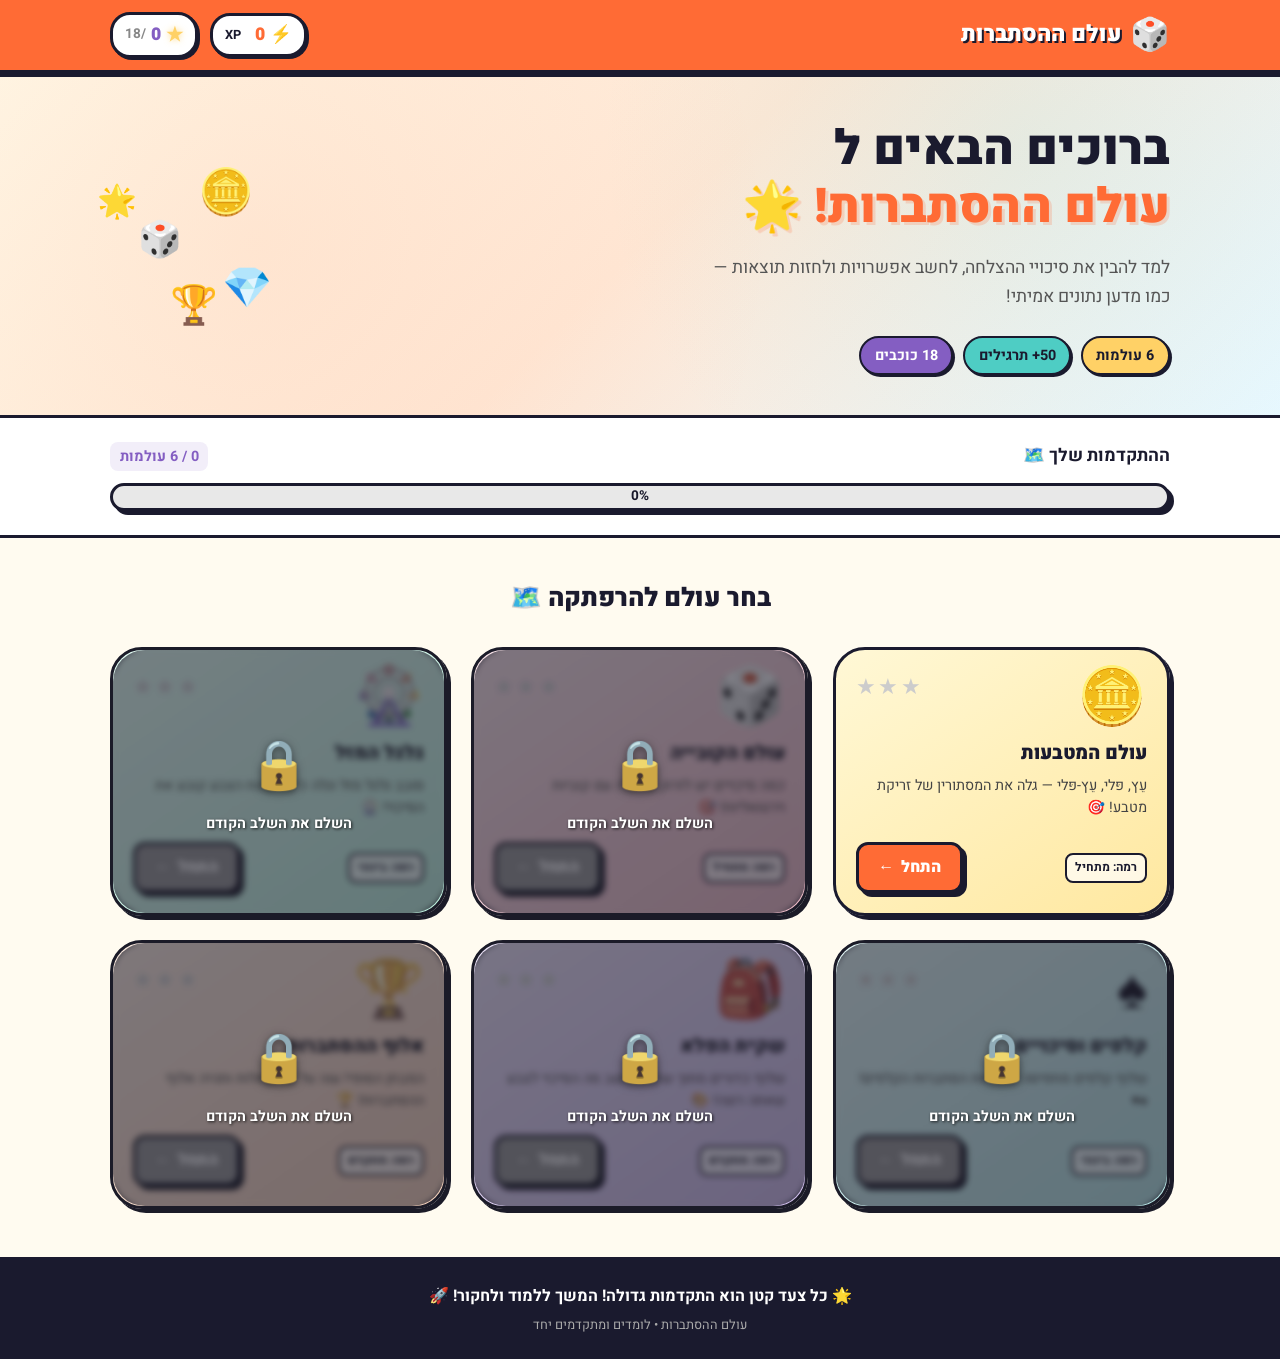
==== index.html @ 2f3753e8 "Initial commit: Interactive probability education website for kids" ====
<!DOCTYPE html>
<html dir="rtl" lang="he">
<head>
  <meta charset="UTF-8" />
  <meta name="viewport" content="width=device-width, initial-scale=1.0" />
  <meta name="description" content="עולם ההסתברות - אתר לימודי אינטראקטיבי להסתברות לילדים בגילאי 10-12" />
  <title>עולם ההסתברות</title>

  <!-- SVG Favicon -->
  <link rel="icon" type="image/svg+xml" href="data:image/svg+xml,<svg xmlns='http://www.w3.org/2000/svg' viewBox='0 0 100 100'><rect width='100' height='100' rx='20' fill='%23FF6B35'/><text y='.9em' font-size='80' x='10'>🎲</text></svg>" />

  <!-- Google Fonts: Heebo -->
  <link rel="preconnect" href="https://fonts.googleapis.com" />
  <link rel="preconnect" href="https://fonts.gstatic.com" crossorigin />
  <link href="https://fonts.googleapis.com/css2?family=Heebo:wght@400;700;900&display=swap" rel="stylesheet" />

  <!-- Stylesheets -->
  <link rel="stylesheet" href="css/style.css" />
  <link rel="stylesheet" href="css/animations.css" />
</head>
<body>

  <!-- HEADER -->
  <header class="site-header">
    <div class="header-inner">
      <div class="site-logo">
        <span class="logo-icon">🎲</span>
        <span class="logo-text">עולם ההסתברות</span>
      </div>
      <div class="header-stats">
        <div class="xp-display" id="xp-display">
          <span class="xp-icon">⚡</span>
          <span class="xp-value" id="xp-value">0</span>
          <span class="xp-label">XP</span>
        </div>
        <div class="stars-total" id="stars-total">
          <span class="star filled">★</span>
          <span class="stars-count" id="stars-count">0</span>
          <span class="stars-max">/18</span>
        </div>
      </div>
    </div>
  </header>

  <!-- HERO SECTION -->
  <section class="hero">
    <div class="hero-inner">
      <div class="hero-text">
        <h1 class="hero-title">
          <span class="title-line-1">ברוכים הבאים ל</span>
          <span class="title-line-2">עולם ההסתברות! 🌟</span>
        </h1>
        <p class="hero-subtitle">
          למד להבין את סיכויי ההצלחה, לחשב אפשרויות ולחזות תוצאות —
          כמו מדען נתונים אמיתי!
        </p>
        <div class="hero-badges">
          <span class="badge badge-orange">6 עולמות</span>
          <span class="badge badge-teal">50+ תרגילים</span>
          <span class="badge badge-purple">18 כוכבים</span>
        </div>
      </div>
      <div class="hero-visual" aria-hidden="true">
        <div class="floating-emoji float-1">🪙</div>
        <div class="floating-emoji float-2">🎲</div>
        <div class="floating-emoji float-3">💎</div>
        <div class="floating-emoji float-4">🌟</div>
        <div class="floating-emoji float-5">🏆</div>
      </div>
    </div>
  </section>

  <!-- OVERALL PROGRESS -->
  <section class="overall-progress" aria-label="התקדמות כללית">
    <div class="container">
      <div class="progress-header">
        <h2 class="progress-title">ההתקדמות שלך 🗺️</h2>
        <span class="progress-fraction" id="progress-fraction">0 / 6 עולמות</span>
      </div>
      <div class="progress-bar-track" role="progressbar" aria-valuenow="0" aria-valuemin="0" aria-valuemax="6" id="progress-bar-track">
        <div class="progress-bar-fill" id="progress-bar-fill" style="width: 0%"></div>
        <div class="progress-bar-label" id="progress-bar-label">0%</div>
      </div>
    </div>
  </section>

  <!-- MODULE CARDS GRID -->
  <main class="modules-section">
    <div class="container">
      <h2 class="section-title">בחר עולם להרפתקה 🗺️</h2>
      <div class="modules-grid" id="modules-grid">

        <!-- Module 1: Coins -->
        <article class="module-card world-1" data-module="01-coins" data-unlock-order="0">
          <div class="card-lock-overlay" id="lock-01-coins" aria-hidden="true">
            <span class="lock-icon">🔒</span>
            <span class="lock-text">השלם את השלב הקודם</span>
          </div>
          <div class="card-top">
            <span class="module-emoji">🪙</span>
            <div class="module-stars" id="stars-01-coins" aria-label="0 מתוך 3 כוכבים">
              <span class="star" data-filled="false">★</span>
              <span class="star" data-filled="false">★</span>
              <span class="star" data-filled="false">★</span>
            </div>
          </div>
          <div class="card-body">
            <h3 class="module-title">עולם המטבעות</h3>
            <p class="module-desc">עֵץ, פּלי, עֵץ-פּלי — גלה את המסתורין של זריקת מטבע! 🎯</p>
          </div>
          <div class="card-footer">
            <div class="module-tag">רמה: מתחיל</div>
            <a href="modules/01-coins.html" class="btn btn-start" id="btn-01-coins">
              <span>התחל</span>
              <span class="btn-arrow">←</span>
            </a>
          </div>
        </article>

        <!-- Module 2: Dice -->
        <article class="module-card world-2" data-module="02-dice" data-unlock-order="1">
          <div class="card-lock-overlay" id="lock-02-dice" aria-hidden="true">
            <span class="lock-icon">🔒</span>
            <span class="lock-text">השלם את השלב הקודם</span>
          </div>
          <div class="card-top">
            <span class="module-emoji">🎲</span>
            <div class="module-stars" id="stars-02-dice" aria-label="0 מתוך 3 כוכבים">
              <span class="star" data-filled="false">★</span>
              <span class="star" data-filled="false">★</span>
              <span class="star" data-filled="false">★</span>
            </div>
          </div>
          <div class="card-body">
            <h3 class="module-title">עולם הקובייה</h3>
            <p class="module-desc">כמה סיכויים יש לזרוק 6? גלה עם קוביות וירטואליות! 🎯</p>
          </div>
          <div class="card-footer">
            <div class="module-tag">רמה: מתחיל</div>
            <a href="modules/02-dice.html" class="btn btn-start" id="btn-02-dice">
              <span>התחל</span>
              <span class="btn-arrow">←</span>
            </a>
          </div>
        </article>

        <!-- Module 3: Spinners -->
        <article class="module-card world-3" data-module="03-spinners" data-unlock-order="2">
          <div class="card-lock-overlay" id="lock-03-spinners" aria-hidden="true">
            <span class="lock-icon">🔒</span>
            <span class="lock-text">השלם את השלב הקודם</span>
          </div>
          <div class="card-top">
            <span class="module-emoji">🎡</span>
            <div class="module-stars" id="stars-03-spinners" aria-label="0 מתוך 3 כוכבים">
              <span class="star" data-filled="false">★</span>
              <span class="star" data-filled="false">★</span>
              <span class="star" data-filled="false">★</span>
            </div>
          </div>
          <div class="card-body">
            <h3 class="module-title">גלגל המזל</h3>
            <p class="module-desc">סובב גלגל מזל וגלה כיצד שטח הצבע קובע את הסיכוי! 🎡</p>
          </div>
          <div class="card-footer">
            <div class="module-tag">רמה: בינוני</div>
            <a href="modules/03-spinners.html" class="btn btn-start" id="btn-03-spinners">
              <span>התחל</span>
              <span class="btn-arrow">←</span>
            </a>
          </div>
        </article>

        <!-- Module 4: Cards -->
        <article class="module-card world-4" data-module="04-cards" data-unlock-order="3">
          <div class="card-lock-overlay" id="lock-04-cards" aria-hidden="true">
            <span class="lock-icon">🔒</span>
            <span class="lock-text">השלם את השלב הקודם</span>
          </div>
          <div class="card-top">
            <span class="module-emoji">♠️</span>
            <div class="module-stars" id="stars-04-cards" aria-label="0 מתוך 3 כוכבים">
              <span class="star" data-filled="false">★</span>
              <span class="star" data-filled="false">★</span>
              <span class="star" data-filled="false">★</span>
            </div>
          </div>
          <div class="card-body">
            <h3 class="module-title">קלפים וסיכויים</h3>
            <p class="module-desc">שלוף קלפים מחפיסה וגלה את הסתברות הקלפים! ♠️♥️</p>
          </div>
          <div class="card-footer">
            <div class="module-tag">רמה: בינוני</div>
            <a href="modules/04-cards.html" class="btn btn-start" id="btn-04-cards">
              <span>התחל</span>
              <span class="btn-arrow">←</span>
            </a>
          </div>
        </article>

        <!-- Module 5: Bag -->
        <article class="module-card world-5" data-module="05-bag" data-unlock-order="4">
          <div class="card-lock-overlay" id="lock-05-bag" aria-hidden="true">
            <span class="lock-icon">🔒</span>
            <span class="lock-text">השלם את השלב הקודם</span>
          </div>
          <div class="card-top">
            <span class="module-emoji">🎒</span>
            <div class="module-stars" id="stars-05-bag" aria-label="0 מתוך 3 כוכבים">
              <span class="star" data-filled="false">★</span>
              <span class="star" data-filled="false">★</span>
              <span class="star" data-filled="false">★</span>
            </div>
          </div>
          <div class="card-body">
            <h3 class="module-title">שקית הפלא</h3>
            <p class="module-desc">שלוף כדורים מתוך שקית וחשב מה הסיכוי לצבע שאתה רוצה! 🎨</p>
          </div>
          <div class="card-footer">
            <div class="module-tag">רמה: מתקדם</div>
            <a href="modules/05-bag.html" class="btn btn-start" id="btn-05-bag">
              <span>התחל</span>
              <span class="btn-arrow">←</span>
            </a>
          </div>
        </article>

        <!-- Module 6: Quiz -->
        <article class="module-card world-6" data-module="06-quiz" data-unlock-order="5">
          <div class="card-lock-overlay" id="lock-06-quiz" aria-hidden="true">
            <span class="lock-icon">🔒</span>
            <span class="lock-text">השלם את השלב הקודם</span>
          </div>
          <div class="card-top">
            <span class="module-emoji">🏆</span>
            <div class="module-stars" id="stars-06-quiz" aria-label="0 מתוך 3 כוכבים">
              <span class="star" data-filled="false">★</span>
              <span class="star" data-filled="false">★</span>
              <span class="star" data-filled="false">★</span>
            </div>
          </div>
          <div class="card-body">
            <h3 class="module-title">אלוף ההסתברות</h3>
            <p class="module-desc">המבחן הסופי! ענה על 10 שאלות ותהיה אלוף ההסתברות! 🏆</p>
          </div>
          <div class="card-footer">
            <div class="module-tag">רמה: מתקדם</div>
            <a href="modules/06-quiz.html" class="btn btn-start" id="btn-06-quiz">
              <span>התחל</span>
              <span class="btn-arrow">←</span>
            </a>
          </div>
        </article>

      </div><!-- /.modules-grid -->
    </div><!-- /.container -->
  </main>

  <!-- CELEBRATION OVERLAY -->
  <div class="celebration-overlay" id="celebration-overlay" aria-live="polite" aria-hidden="true">
    <div class="celebration-content">
      <div class="celebration-stars" id="celebration-stars"></div>
      <div class="celebration-text" id="celebration-text">כל הכבוד!</div>
      <button class="btn btn-celebrate" onclick="document.getElementById('celebration-overlay').classList.remove('active'); document.getElementById('celebration-overlay').setAttribute('aria-hidden','true');">
        המשך ←
      </button>
    </div>
    <div class="confetti-container" id="confetti-container"></div>
  </div>

  <!-- FOOTER -->
  <footer class="site-footer">
    <div class="container">
      <p class="footer-text">
        🌟 כל צעד קטן הוא התקדמות גדולה! המשך ללמוד ולחקור! 🚀
      </p>
      <p class="footer-sub">עולם ההסתברות • לומדים ומתקדמים יחד</p>
    </div>
  </footer>

  <!-- Scripts -->
  <script src="js/utils.js"></script>
  <script src="js/app.js"></script>
</body>
</html>
---- css/style.css ----
/* ============================================================
   עולם ההסתברות — Main Stylesheet
   RTL Hebrew Educational Game UI
   ============================================================ */

/* ── CSS CUSTOM PROPERTIES ── */
:root {
  --color-primary:   #FF6B35;
  --color-secondary: #4ECDC4;
  --color-bg:        #FFFBF0;
  --color-accent-1:  #FFD166;
  --color-accent-2:  #845EC2;
  --color-accent-3:  #06D6A0;
  --color-accent-4:  #EF476F;
  --color-dark:      #1A1A2E;
  --color-white:     #FFFFFF;

  --radius-sm:  8px;
  --radius-md:  12px;
  --radius-lg:  20px;
  --radius-xl:  32px;

  --shadow-fun:       4px 4px 0px var(--color-dark);
  --shadow-fun-hover: 6px 6px 0px var(--color-dark);
  --shadow-inset:     inset 2px 2px 0px rgba(0,0,0,0.15);

  --font-main: 'Heebo', 'Arial Hebrew', Arial, sans-serif;

  --world-1: #FFD166;
  --world-2: #EF476F;
  --world-3: #06D6A0;
  --world-4: #4ECDC4;
  --world-5: #845EC2;
  --world-6: #FF6B35;

  --transition-fast:   0.15s ease;
  --transition-normal: 0.25s ease;
  --transition-slow:   0.4s ease;

  --border-width: 3px;
  --border-color: var(--color-dark);
}

/* ── RTL + GLOBAL RESET ── */
*,
*::before,
*::after {
  box-sizing: border-box;
  margin: 0;
  padding: 0;
}

html {
  direction: rtl;
  scroll-behavior: smooth;
  font-size: 16px;
}

body {
  font-family: var(--font-main);
  background-color: var(--color-bg);
  color: var(--color-dark);
  line-height: 1.6;
  min-height: 100vh;
  overflow-x: hidden;
  -webkit-font-smoothing: antialiased;
}

img, svg {
  display: block;
  max-width: 100%;
}

a {
  color: inherit;
  text-decoration: none;
}

ul, ol {
  list-style: none;
}

button {
  cursor: pointer;
  font-family: var(--font-main);
  border: none;
  background: none;
}

/* ── LAYOUT UTILITIES ── */
.container {
  width: 100%;
  max-width: 1100px;
  margin-inline: auto;
  padding-inline: 1.25rem;
}

/* ── SITE HEADER ── */
.site-header {
  position: sticky;
  top: 0;
  z-index: 100;
  background: var(--color-primary);
  border-bottom: var(--border-width) solid var(--color-dark);
  box-shadow: 0 4px 0 var(--color-dark);
}

.header-inner {
  display: flex;
  align-items: center;
  justify-content: space-between;
  max-width: 1100px;
  margin-inline: auto;
  padding: 0.75rem 1.25rem;
  gap: 1rem;
}

.site-logo {
  display: flex;
  align-items: center;
  gap: 0.5rem;
}

.logo-icon {
  font-size: 2rem;
  line-height: 1;
  animation: wiggle 3s ease-in-out infinite;
}

.logo-text {
  font-size: 1.4rem;
  font-weight: 900;
  color: var(--color-white);
  text-shadow: 2px 2px 0 var(--color-dark);
  white-space: nowrap;
}

.header-stats {
  display: flex;
  align-items: center;
  gap: 0.75rem;
  flex-wrap: wrap;
}

.xp-display,
.stars-total {
  display: flex;
  align-items: center;
  gap: 0.3rem;
  background: var(--color-white);
  border: var(--border-width) solid var(--color-dark);
  border-radius: var(--radius-lg);
  padding: 0.3rem 0.75rem;
  box-shadow: 2px 2px 0 var(--color-dark);
  font-weight: 700;
  font-size: 1rem;
}

.xp-icon { font-size: 1.1rem; }

.xp-value {
  color: var(--color-primary);
  font-size: 1.1rem;
  font-weight: 900;
  min-width: 2ch;
  transition: color var(--transition-fast);
}

.xp-label {
  color: var(--color-dark);
  font-size: 0.8rem;
}

.star {
  color: #ccc;
  font-size: 1.2rem;
  transition: color var(--transition-normal), transform var(--transition-normal);
}

.star.filled,
.star[data-filled="true"] {
  color: var(--color-accent-1);
  text-shadow: 0 0 6px rgba(255,209,102,0.7);
}

.stars-count {
  font-weight: 900;
  color: var(--color-accent-2);
  font-size: 1.1rem;
}

.stars-max {
  color: #888;
  font-size: 0.85rem;
}

/* ── HERO SECTION ── */
.hero {
  background: linear-gradient(135deg, #fff8e7 0%, #ffe8d6 50%, #e8f8ff 100%);
  border-bottom: var(--border-width) solid var(--color-dark);
  padding: 3rem 0 2.5rem;
  overflow: hidden;
  position: relative;
}

.hero::before {
  content: '';
  position: absolute;
  inset: 0;
  background-image:
    radial-gradient(circle at 20% 50%, rgba(255,107,53,0.08) 0%, transparent 50%),
    radial-gradient(circle at 80% 20%, rgba(78,205,196,0.1) 0%, transparent 40%);
  pointer-events: none;
}

.hero-inner {
  display: flex;
  align-items: center;
  justify-content: space-between;
  max-width: 1100px;
  margin-inline: auto;
  padding-inline: 1.25rem;
  gap: 2rem;
  position: relative;
  z-index: 1;
}

.hero-text {
  flex: 1;
  max-width: 600px;
}

.hero-title {
  font-size: clamp(1.8rem, 5vw, 3rem);
  font-weight: 900;
  line-height: 1.2;
  margin-bottom: 1rem;
}

.title-line-1 {
  display: block;
  color: var(--color-dark);
}

.title-line-2 {
  display: block;
  color: var(--color-primary);
  text-shadow: 3px 3px 0 rgba(255,107,53,0.2);
}

.hero-subtitle {
  font-size: 1.1rem;
  color: #555;
  margin-bottom: 1.5rem;
  max-width: 480px;
  line-height: 1.7;
}

.hero-badges {
  display: flex;
  flex-wrap: wrap;
  gap: 0.6rem;
}

.badge {
  display: inline-block;
  font-weight: 700;
  font-size: 0.9rem;
  padding: 0.35rem 0.85rem;
  border-radius: var(--radius-lg);
  border: 2px solid var(--color-dark);
  box-shadow: 2px 2px 0 var(--color-dark);
}

.badge-orange { background: var(--color-accent-1); color: var(--color-dark); }
.badge-teal   { background: var(--color-secondary); color: var(--color-dark); }
.badge-purple { background: var(--color-accent-2); color: var(--color-white); }

.hero-visual {
  position: relative;
  width: 180px;
  height: 180px;
  flex-shrink: 0;
}

.floating-emoji {
  position: absolute;
  font-size: 2.5rem;
  user-select: none;
  animation: float 3s ease-in-out infinite;
}

.float-1 { top: 0;    right: 20%; animation-delay: 0s;    font-size: 2.8rem; }
.float-2 { top: 30%;  right: 60%; animation-delay: 0.6s;  font-size: 2.2rem; }
.float-3 { top: 55%;  right: 10%; animation-delay: 1.2s;  font-size: 2.5rem; }
.float-4 { top: 10%;  right: 85%; animation-delay: 1.8s;  font-size: 2rem; }
.float-5 { bottom: 0; right: 40%; animation-delay: 0.9s;  font-size: 2.4rem; }

/* ── OVERALL PROGRESS SECTION ── */
.overall-progress {
  background: var(--color-white);
  border-bottom: var(--border-width) solid var(--color-dark);
  padding: 1.5rem 0;
}

.progress-header {
  display: flex;
  align-items: center;
  justify-content: space-between;
  margin-bottom: 0.75rem;
}

.progress-title {
  font-size: 1.1rem;
  font-weight: 700;
  color: var(--color-dark);
}

.progress-fraction {
  font-size: 0.9rem;
  font-weight: 700;
  color: var(--color-accent-2);
  background: rgba(132,94,194,0.1);
  padding: 0.2rem 0.6rem;
  border-radius: var(--radius-sm);
}

.progress-bar-track {
  position: relative;
  background: #e8e8e8;
  border: var(--border-width) solid var(--color-dark);
  border-radius: var(--radius-lg);
  height: 28px;
  overflow: hidden;
  box-shadow: var(--shadow-fun);
}

.progress-bar-fill {
  height: 100%;
  background: linear-gradient(90deg, var(--color-accent-3), var(--color-secondary));
  border-radius: var(--radius-lg);
  transition: width 0.6s cubic-bezier(0.34, 1.56, 0.64, 1);
  position: relative;
}

.progress-bar-fill::after {
  content: '';
  position: absolute;
  top: 4px;
  right: 8px;
  left: 8px;
  height: 6px;
  background: rgba(255,255,255,0.4);
  border-radius: 3px;
}

.progress-bar-label {
  position: absolute;
  top: 50%;
  left: 50%;
  transform: translate(-50%, -50%);
  font-weight: 700;
  font-size: 0.85rem;
  color: var(--color-dark);
  mix-blend-mode: multiply;
  pointer-events: none;
}

/* ── MODULES SECTION ── */
.modules-section {
  padding: 2.5rem 0 3rem;
}

.section-title {
  font-size: 1.6rem;
  font-weight: 900;
  color: var(--color-dark);
  margin-bottom: 1.75rem;
  text-align: center;
}

/* ── MODULE CARDS GRID ── */
.modules-grid {
  display: grid;
  grid-template-columns: repeat(auto-fill, minmax(300px, 1fr));
  gap: 1.5rem;
}

/* ── MODULE CARD ── */
.module-card {
  position: relative;
  border: var(--border-width) solid var(--color-dark);
  border-radius: var(--radius-xl);
  box-shadow: var(--shadow-fun);
  overflow: hidden;
  display: flex;
  flex-direction: column;
  transition: transform var(--transition-normal), box-shadow var(--transition-normal);
  animation: bounceIn 0.5s cubic-bezier(0.34, 1.56, 0.64, 1) both;
}

.module-card:nth-child(1) { animation-delay: 0.05s; }
.module-card:nth-child(2) { animation-delay: 0.10s; }
.module-card:nth-child(3) { animation-delay: 0.15s; }
.module-card:nth-child(4) { animation-delay: 0.20s; }
.module-card:nth-child(5) { animation-delay: 0.25s; }
.module-card:nth-child(6) { animation-delay: 0.30s; }

.module-card:not(.locked):hover {
  transform: translateY(-4px) translateX(-2px);
  box-shadow: var(--shadow-fun-hover);
}

.module-card:not(.locked):focus-within {
  outline: 3px solid var(--color-accent-2);
  outline-offset: 3px;
}

/* World-specific backgrounds */
.world-1 { background: linear-gradient(145deg, #fff8d6, #ffe8a0); }
.world-2 { background: linear-gradient(145deg, #ffe0e8, #ffb3c6); }
.world-3 { background: linear-gradient(145deg, #d8fef0, #a8f5da); }
.world-4 { background: linear-gradient(145deg, #d8f5f5, #a0e8e8); }
.world-5 { background: linear-gradient(145deg, #ece0ff, #d4b8ff); }
.world-6 { background: linear-gradient(145deg, #ffe8d8, #ffcbaa); }

/* Card top area */
.card-top {
  display: flex;
  align-items: flex-start;
  justify-content: space-between;
  padding: 1.25rem 1.25rem 0.5rem;
}

.module-emoji {
  font-size: 3.5rem;
  line-height: 1;
  animation: float 4s ease-in-out infinite;
}

.module-card:nth-child(1) .module-emoji { animation-delay: 0.1s; }
.module-card:nth-child(2) .module-emoji { animation-delay: 0.5s; }
.module-card:nth-child(3) .module-emoji { animation-delay: 1.0s; }
.module-card:nth-child(4) .module-emoji { animation-delay: 1.5s; }
.module-card:nth-child(5) .module-emoji { animation-delay: 2.0s; }
.module-card:nth-child(6) .module-emoji { animation-delay: 2.5s; }

/* Stars in card */
.module-stars {
  display: flex;
  gap: 0.15rem;
  align-items: center;
}

.module-stars .star {
  font-size: 1.4rem;
}

/* Card body */
.card-body {
  flex: 1;
  padding: 0.25rem 1.25rem 0.75rem;
}

.module-title {
  font-size: 1.2rem;
  font-weight: 900;
  color: var(--color-dark);
  margin-bottom: 0.4rem;
}

.module-desc {
  font-size: 0.9rem;
  color: #444;
  line-height: 1.5;
}

/* Card footer */
.card-footer {
  display: flex;
  align-items: center;
  justify-content: space-between;
  padding: 0.75rem 1.25rem 1.25rem;
  gap: 0.75rem;
}

.module-tag {
  font-size: 0.75rem;
  font-weight: 700;
  background: rgba(255,255,255,0.7);
  border: 2px solid var(--color-dark);
  border-radius: var(--radius-sm);
  padding: 0.2rem 0.5rem;
  color: var(--color-dark);
}

/* ── BUTTONS ── */
.btn {
  display: inline-flex;
  align-items: center;
  gap: 0.4rem;
  font-family: var(--font-main);
  font-weight: 900;
  font-size: 1rem;
  padding: 0.6rem 1.2rem;
  border-radius: var(--radius-md);
  border: var(--border-width) solid var(--color-dark);
  box-shadow: var(--shadow-fun);
  cursor: pointer;
  transition:
    transform var(--transition-fast),
    box-shadow var(--transition-fast),
    background var(--transition-fast);
  position: relative;
  text-decoration: none;
  user-select: none;
  -webkit-tap-highlight-color: transparent;
}

.btn:hover {
  transform: translateY(-2px);
  box-shadow: var(--shadow-fun-hover);
}

.btn:active {
  transform: translateY(2px);
  box-shadow: 1px 1px 0 var(--color-dark);
}

.btn:focus-visible {
  outline: 3px solid var(--color-accent-2);
  outline-offset: 3px;
}

.btn-start {
  background: var(--color-primary);
  color: var(--color-white);
  min-width: 90px;
  justify-content: center;
}

.btn-start:hover {
  background: #e85a25;
}

.btn-arrow {
  font-size: 1rem;
  transition: transform var(--transition-fast);
}

.btn-start:hover .btn-arrow {
  transform: translateX(-3px);
}

.btn-celebrate {
  background: var(--color-accent-1);
  color: var(--color-dark);
  font-size: 1.1rem;
  padding: 0.75rem 2rem;
  border-radius: var(--radius-lg);
  margin-top: 1rem;
}

.btn-celebrate:hover {
  background: #ffc700;
}

/* ── LOCKED CARD OVERLAY ── */
.card-lock-overlay {
  display: none;
  position: absolute;
  inset: 0;
  background: rgba(26, 26, 46, 0.55);
  backdrop-filter: blur(3px);
  z-index: 10;
  border-radius: var(--radius-xl);
  flex-direction: column;
  align-items: center;
  justify-content: center;
  gap: 0.5rem;
}

.module-card.locked .card-lock-overlay {
  display: flex;
}

.module-card.locked {
  filter: grayscale(0.35);
  pointer-events: none;
}

.module-card.locked .btn-start {
  background: #999;
  cursor: not-allowed;
}

.lock-icon {
  font-size: 3rem;
  filter: drop-shadow(0 2px 4px rgba(0,0,0,0.5));
}

.lock-text {
  font-size: 0.9rem;
  font-weight: 700;
  color: var(--color-white);
  text-shadow: 1px 1px 3px rgba(0,0,0,0.8);
  text-align: center;
  padding-inline: 1rem;
}

/* ── CELEBRATION OVERLAY ── */
.celebration-overlay {
  display: none;
  position: fixed;
  inset: 0;
  z-index: 999;
  background: rgba(26, 26, 46, 0.75);
  align-items: center;
  justify-content: center;
  flex-direction: column;
}

.celebration-overlay.active {
  display: flex;
}

.celebration-content {
  position: relative;
  z-index: 10;
  background: var(--color-white);
  border: var(--border-width) solid var(--color-dark);
  border-radius: var(--radius-xl);
  box-shadow: 8px 8px 0 var(--color-dark);
  padding: 2.5rem 3rem;
  text-align: center;
  max-width: 380px;
  width: 90%;
  animation: bounceIn 0.5s cubic-bezier(0.34, 1.56, 0.64, 1) both;
}

.celebration-stars {
  font-size: 3rem;
  letter-spacing: 0.3rem;
  margin-bottom: 0.75rem;
  min-height: 3.5rem;
}

.celebration-text {
  font-size: 1.8rem;
  font-weight: 900;
  color: var(--color-primary);
  margin-bottom: 0.5rem;
}

.confetti-container {
  position: absolute;
  inset: 0;
  pointer-events: none;
  overflow: hidden;
}

.confetti-particle {
  position: absolute;
  width: 12px;
  height: 12px;
  border-radius: 2px;
  animation: confettiFall linear forwards;
}

/* ── SITE FOOTER ── */
.site-footer {
  background: var(--color-dark);
  color: var(--color-white);
  text-align: center;
  padding: 1.5rem 1.25rem;
  border-top: var(--border-width) solid var(--color-dark);
}

.footer-text {
  font-size: 1rem;
  font-weight: 700;
  margin-bottom: 0.3rem;
}

.footer-sub {
  font-size: 0.8rem;
  color: #aaa;
}

/* ── COMPLETED BADGE ON CARD ── */
.module-card.completed::after {
  content: '✓ הושלם';
  position: absolute;
  top: 0.75rem;
  left: 0.75rem;
  background: var(--color-accent-3);
  color: var(--color-dark);
  font-size: 0.75rem;
  font-weight: 700;
  padding: 0.2rem 0.5rem;
  border-radius: var(--radius-sm);
  border: 2px solid var(--color-dark);
  box-shadow: 1px 1px 0 var(--color-dark);
}

/* ── MODULE PAGE (shared styles for module pages) ── */
.module-header {
  background: var(--color-primary);
  color: var(--color-white);
  padding: 1rem 0;
  border-bottom: var(--border-width) solid var(--color-dark);
  box-shadow: 0 4px 0 var(--color-dark);
}

.module-header-inner {
  display: flex;
  align-items: center;
  justify-content: space-between;
  max-width: 900px;
  margin-inline: auto;
  padding-inline: 1.25rem;
  gap: 1rem;
}

.back-btn {
  background: var(--color-white);
  color: var(--color-dark);
  font-size: 0.9rem;
  padding: 0.45rem 1rem;
  border-radius: var(--radius-md);
  border: 2px solid var(--color-dark);
  box-shadow: 2px 2px 0 var(--color-dark);
  font-weight: 700;
  cursor: pointer;
  transition: transform var(--transition-fast), box-shadow var(--transition-fast);
  text-decoration: none;
  display: inline-flex;
  align-items: center;
  gap: 0.3rem;
}

.back-btn:hover {
  transform: translateY(-2px);
  box-shadow: 3px 3px 0 var(--color-dark);
}

.back-btn:active {
  transform: translateY(1px);
  box-shadow: 1px 1px 0 var(--color-dark);
}

/* ── RESPONSIVE ── */
@media (max-width: 768px) {
  .logo-text {
    font-size: 1.1rem;
  }

  .logo-icon {
    font-size: 1.5rem;
  }

  .hero {
    padding: 2rem 0 1.5rem;
  }

  .hero-inner {
    flex-direction: column;
    align-items: flex-start;
    gap: 1rem;
  }

  .hero-visual {
    display: none;
  }

  .hero-title {
    font-size: 1.6rem;
  }

  .hero-subtitle {
    font-size: 0.95rem;
  }

  .modules-grid {
    grid-template-columns: 1fr;
  }

  .section-title {
    font-size: 1.3rem;
  }

  .header-stats {
    gap: 0.4rem;
  }

  .xp-display,
  .stars-total {
    padding: 0.25rem 0.5rem;
    font-size: 0.9rem;
  }
}

@media (max-width: 480px) {
  .hero-title {
    font-size: 1.4rem;
  }

  .hero-badges {
    gap: 0.4rem;
  }

  .badge {
    font-size: 0.8rem;
    padding: 0.25rem 0.6rem;
  }

  .logo-text {
    font-size: 1rem;
  }

  .module-card {
    border-radius: var(--radius-lg);
  }

  .card-lock-overlay {
    border-radius: var(--radius-lg);
  }

  .btn-start {
    min-width: 80px;
    font-size: 0.9rem;
    padding: 0.5rem 0.9rem;
  }
}

@media (min-width: 600px) and (max-width: 900px) {
  .modules-grid {
    grid-template-columns: repeat(2, 1fr);
  }
}

/* ── SCROLL SNAP HINT FOR MOBILE ── */
@media (max-width: 600px) {
  .modules-grid {
    padding-bottom: 0.5rem;
  }
}

/* ── HIGH CONTRAST / REDUCED MOTION ── */
@media (prefers-reduced-motion: reduce) {
  *,
  *::before,
  *::after {
    animation-duration: 0.01ms !important;
    animation-iteration-count: 1 !important;
    transition-duration: 0.01ms !important;
  }
}

/* ── FOCUS STYLES ── */
:focus-visible {
  outline: 3px solid var(--color-accent-2);
  outline-offset: 3px;
}

/* ── SELECTION ── */
::selection {
  background: var(--color-accent-1);
  color: var(--color-dark);
}
---- css/animations.css ----
/* ============================================================
   עולם ההסתברות — Animations Stylesheet
   All keyframes and animation utilities
   ============================================================ */

/* ── BOUNCE IN ─────────────────────────────────────────────
   Used for: module cards appearing, modals, celebration overlay
   ──────────────────────────────────────────────────────── */
@keyframes bounceIn {
  0%   { opacity: 0; transform: scale(0.6) translateY(20px); }
  50%  { opacity: 1; transform: scale(1.07) translateY(-6px); }
  70%  { transform: scale(0.97) translateY(3px); }
  85%  { transform: scale(1.02) translateY(-2px); }
  100% { opacity: 1; transform: scale(1) translateY(0); }
}

/* ── BOUNCE IN FROM BOTTOM ──────────────────────────────── */
@keyframes bounceInUp {
  0%   { opacity: 0; transform: translateY(60px) scale(0.9); }
  60%  { opacity: 1; transform: translateY(-12px) scale(1.03); }
  80%  { transform: translateY(4px) scale(0.99); }
  100% { opacity: 1; transform: translateY(0) scale(1); }
}

/* ── WIGGLE ─────────────────────────────────────────────────
   Used for: logo icon, interactive hints
   ──────────────────────────────────────────────────────── */
@keyframes wiggle {
  0%, 100% { transform: rotate(0deg); }
  15%       { transform: rotate(-10deg); }
  30%       { transform: rotate(10deg); }
  45%       { transform: rotate(-7deg); }
  60%       { transform: rotate(7deg); }
  75%       { transform: rotate(-3deg); }
  90%       { transform: rotate(3deg); }
}

/* ── FLOAT ──────────────────────────────────────────────────
   Used for: decorative emojis, module card icons
   ──────────────────────────────────────────────────────── */
@keyframes float {
  0%, 100% { transform: translateY(0px); }
  33%       { transform: translateY(-10px); }
  66%       { transform: translateY(-5px) rotate(3deg); }
}

/* ── PULSE ──────────────────────────────────────────────────
   Used for: progress bar, XP counter, attention calls
   ──────────────────────────────────────────────────────── */
@keyframes pulse {
  0%, 100% { transform: scale(1); opacity: 1; }
  50%       { transform: scale(1.05); opacity: 0.85; }
}

/* ── CONFETTI FALL ──────────────────────────────────────────
   Used for: celebration overlay particle system
   ──────────────────────────────────────────────────────── */
@keyframes confettiFall {
  0%   {
    transform: translateY(-20px) rotate(0deg) scale(1);
    opacity: 1;
  }
  80%  {
    opacity: 1;
  }
  100% {
    transform: translateY(110vh) rotate(720deg) scale(0.5);
    opacity: 0;
  }
}

/* ── CONFETTI SWAY ──────────────────────────────────────────
   Applied as secondary animation on confetti particles
   ──────────────────────────────────────────────────────── */
@keyframes confettiSway {
  0%, 100% { margin-left: 0; }
  25%       { margin-left: -30px; }
  75%       { margin-left: 30px; }
}

/* ── STAR POP ───────────────────────────────────────────────
   Used for: star award animations
   ──────────────────────────────────────────────────────── */
@keyframes starPop {
  0%   { transform: scale(0) rotate(-45deg); opacity: 0; }
  50%  { transform: scale(1.4) rotate(10deg); opacity: 1; }
  70%  { transform: scale(0.85) rotate(-5deg); }
  100% { transform: scale(1) rotate(0deg); opacity: 1; }
}

/* ── SLIDE IN FROM RIGHT (RTL-aware) ────────────────────────
   In RTL layout "from right" means from the start-edge
   Used for: page transitions, notifications, toasts
   ──────────────────────────────────────────────────────── */
@keyframes slideInRight {
  0%   { transform: translateX(80px); opacity: 0; }
  60%  { transform: translateX(-8px); opacity: 1; }
  80%  { transform: translateX(4px); }
  100% { transform: translateX(0); opacity: 1; }
}

/* RTL version — slides in from left (visual right side of screen) */
@keyframes slideInLeft {
  0%   { transform: translateX(-80px); opacity: 0; }
  60%  { transform: translateX(8px); opacity: 1; }
  80%  { transform: translateX(-4px); }
  100% { transform: translateX(0); opacity: 1; }
}

/* ── CARD FLIP ──────────────────────────────────────────────
   Used for: answer reveal cards
   ──────────────────────────────────────────────────────── */
@keyframes cardFlip {
  0%   { transform: rotateY(0deg); }
  50%  { transform: rotateY(90deg); }
  100% { transform: rotateY(0deg); }
}

@keyframes cardFlipHalf {
  0%   { transform: rotateY(0deg); }
  100% { transform: rotateY(90deg); }
}

@keyframes cardFlipSecondHalf {
  0%   { transform: rotateY(-90deg); }
  100% { transform: rotateY(0deg); }
}

/* ── SHAKE ──────────────────────────────────────────────────
   Used for: wrong answer feedback
   ──────────────────────────────────────────────────────── */
@keyframes shake {
  0%, 100% { transform: translateX(0); }
  15%       { transform: translateX(-8px) rotate(-2deg); }
  30%       { transform: translateX(8px) rotate(2deg); }
  45%       { transform: translateX(-6px) rotate(-1deg); }
  60%       { transform: translateX(6px) rotate(1deg); }
  75%       { transform: translateX(-3px); }
  90%       { transform: translateX(3px); }
}

/* ── SUCCESS FLASH ──────────────────────────────────────────
   Used for: correct answer feedback overlay
   ──────────────────────────────────────────────────────── */
@keyframes successFlash {
  0%   { background: rgba(6, 214, 160, 0.0); }
  30%  { background: rgba(6, 214, 160, 0.35); }
  100% { background: rgba(6, 214, 160, 0.0); }
}

/* ── ERROR FLASH ────────────────────────────────────────────
   Used for: wrong answer feedback overlay
   ──────────────────────────────────────────────────────── */
@keyframes errorFlash {
  0%   { background: rgba(239, 71, 111, 0.0); }
  30%  { background: rgba(239, 71, 111, 0.3); }
  100% { background: rgba(239, 71, 111, 0.0); }
}

/* ── SPIN ───────────────────────────────────────────────────
   Used for: loading states, dice rolling
   ──────────────────────────────────────────────────────── */
@keyframes spin {
  from { transform: rotate(0deg); }
  to   { transform: rotate(360deg); }
}

/* ── ROLL DICE ──────────────────────────────────────────────
   Used for: dice rolling animation
   ──────────────────────────────────────────────────────── */
@keyframes rollDice {
  0%   { transform: rotate(0deg) scale(1); }
  20%  { transform: rotate(180deg) scale(1.2); }
  40%  { transform: rotate(360deg) scale(0.9); }
  60%  { transform: rotate(540deg) scale(1.1); }
  80%  { transform: rotate(680deg) scale(0.95); }
  100% { transform: rotate(720deg) scale(1); }
}

/* ── COIN FLIP ──────────────────────────────────────────────
   Used for: coin toss animation
   ──────────────────────────────────────────────────────── */
@keyframes coinFlip {
  0%   { transform: rotateX(0deg) translateY(0); }
  25%  { transform: rotateX(360deg) translateY(-40px); }
  50%  { transform: rotateX(720deg) translateY(0); }
  75%  { transform: rotateX(1080deg) translateY(-20px); }
  100% { transform: rotateX(1440deg) translateY(0); }
}

/* ── GROW IN ────────────────────────────────────────────────
   Used for: progress bars, chart bars
   ──────────────────────────────────────────────────────── */
@keyframes growIn {
  from { transform: scaleX(0); transform-origin: right; }
  to   { transform: scaleX(1); transform-origin: right; }
}

/* RTL-specific: grows from right */
@keyframes growInRTL {
  from { width: 0 !important; }
  to   { width: var(--target-width, 100%); }
}

/* ── FADE IN ────────────────────────────────────────────────
   Used for: content reveal, tooltips
   ──────────────────────────────────────────────────────── */
@keyframes fadeIn {
  from { opacity: 0; }
  to   { opacity: 1; }
}

@keyframes fadeInUp {
  from { opacity: 0; transform: translateY(16px); }
  to   { opacity: 1; transform: translateY(0); }
}

/* ── POP ────────────────────────────────────────────────────
   Used for: XP counter increase, badge unlocks
   ──────────────────────────────────────────────────────── */
@keyframes pop {
  0%   { transform: scale(1); }
  40%  { transform: scale(1.25); }
  70%  { transform: scale(0.92); }
  100% { transform: scale(1); }
}

/* ── TYPEWRITER (for hint text) ─────────────────────────── */
@keyframes typewriter {
  from { width: 0; }
  to   { width: 100%; }
}

@keyframes blinkCursor {
  0%, 100% { border-right-color: currentColor; }
  50%       { border-right-color: transparent; }
}

/* ── ANIMATION UTILITY CLASSES ─────────────────────────── */

.anim-bounce-in {
  animation: bounceIn 0.5s cubic-bezier(0.34, 1.56, 0.64, 1) both;
}

.anim-wiggle {
  animation: wiggle 0.6s ease-in-out;
}

.anim-wiggle-loop {
  animation: wiggle 3s ease-in-out infinite;
}

.anim-float {
  animation: float 3s ease-in-out infinite;
}

.anim-pulse {
  animation: pulse 1.5s ease-in-out infinite;
}

.anim-shake {
  animation: shake 0.5s cubic-bezier(.36,.07,.19,.97) both;
}

.anim-star-pop {
  animation: starPop 0.5s cubic-bezier(0.34, 1.56, 0.64, 1) both;
}

.anim-slide-in {
  animation: slideInRight 0.4s ease both;
}

.anim-fade-in {
  animation: fadeIn 0.3s ease both;
}

.anim-fade-in-up {
  animation: fadeInUp 0.4s ease both;
}

.anim-pop {
  animation: pop 0.4s cubic-bezier(0.34, 1.56, 0.64, 1) both;
}

.anim-spin {
  animation: spin 0.8s linear infinite;
}

.anim-roll-dice {
  animation: rollDice 0.8s cubic-bezier(0.25, 0.1, 0.25, 1) both;
}

.anim-coin-flip {
  animation: coinFlip 1s cubic-bezier(0.25, 0.1, 0.25, 1) both;
}

.anim-success-flash {
  animation: successFlash 0.6s ease forwards;
}

.anim-error-flash {
  animation: errorFlash 0.6s ease forwards;
}

/* ── STAGGER DELAYS ─────────────────────────────────────── */
.delay-1  { animation-delay: 0.05s; }
.delay-2  { animation-delay: 0.10s; }
.delay-3  { animation-delay: 0.15s; }
.delay-4  { animation-delay: 0.20s; }
.delay-5  { animation-delay: 0.25s; }
.delay-6  { animation-delay: 0.30s; }
.delay-7  { animation-delay: 0.40s; }
.delay-8  { animation-delay: 0.50s; }
.delay-9  { animation-delay: 0.60s; }
.delay-10 { animation-delay: 0.80s; }

/* ── CARD FLIP CONTAINER ────────────────────────────────── */
.flip-card {
  perspective: 800px;
  cursor: pointer;
}

.flip-card-inner {
  position: relative;
  width: 100%;
  height: 100%;
  transition: transform 0.6s cubic-bezier(0.4, 0.2, 0.2, 1);
  transform-style: preserve-3d;
}

.flip-card.flipped .flip-card-inner {
  transform: rotateY(180deg);
}

.flip-card-front,
.flip-card-back {
  position: absolute;
  inset: 0;
  backface-visibility: hidden;
  -webkit-backface-visibility: hidden;
  border-radius: inherit;
}

.flip-card-back {
  transform: rotateY(180deg);
}

/* RTL flip direction */
[dir="rtl"] .flip-card.flipped .flip-card-inner {
  transform: rotateY(-180deg);
}

[dir="rtl"] .flip-card-back {
  transform: rotateY(-180deg);
}
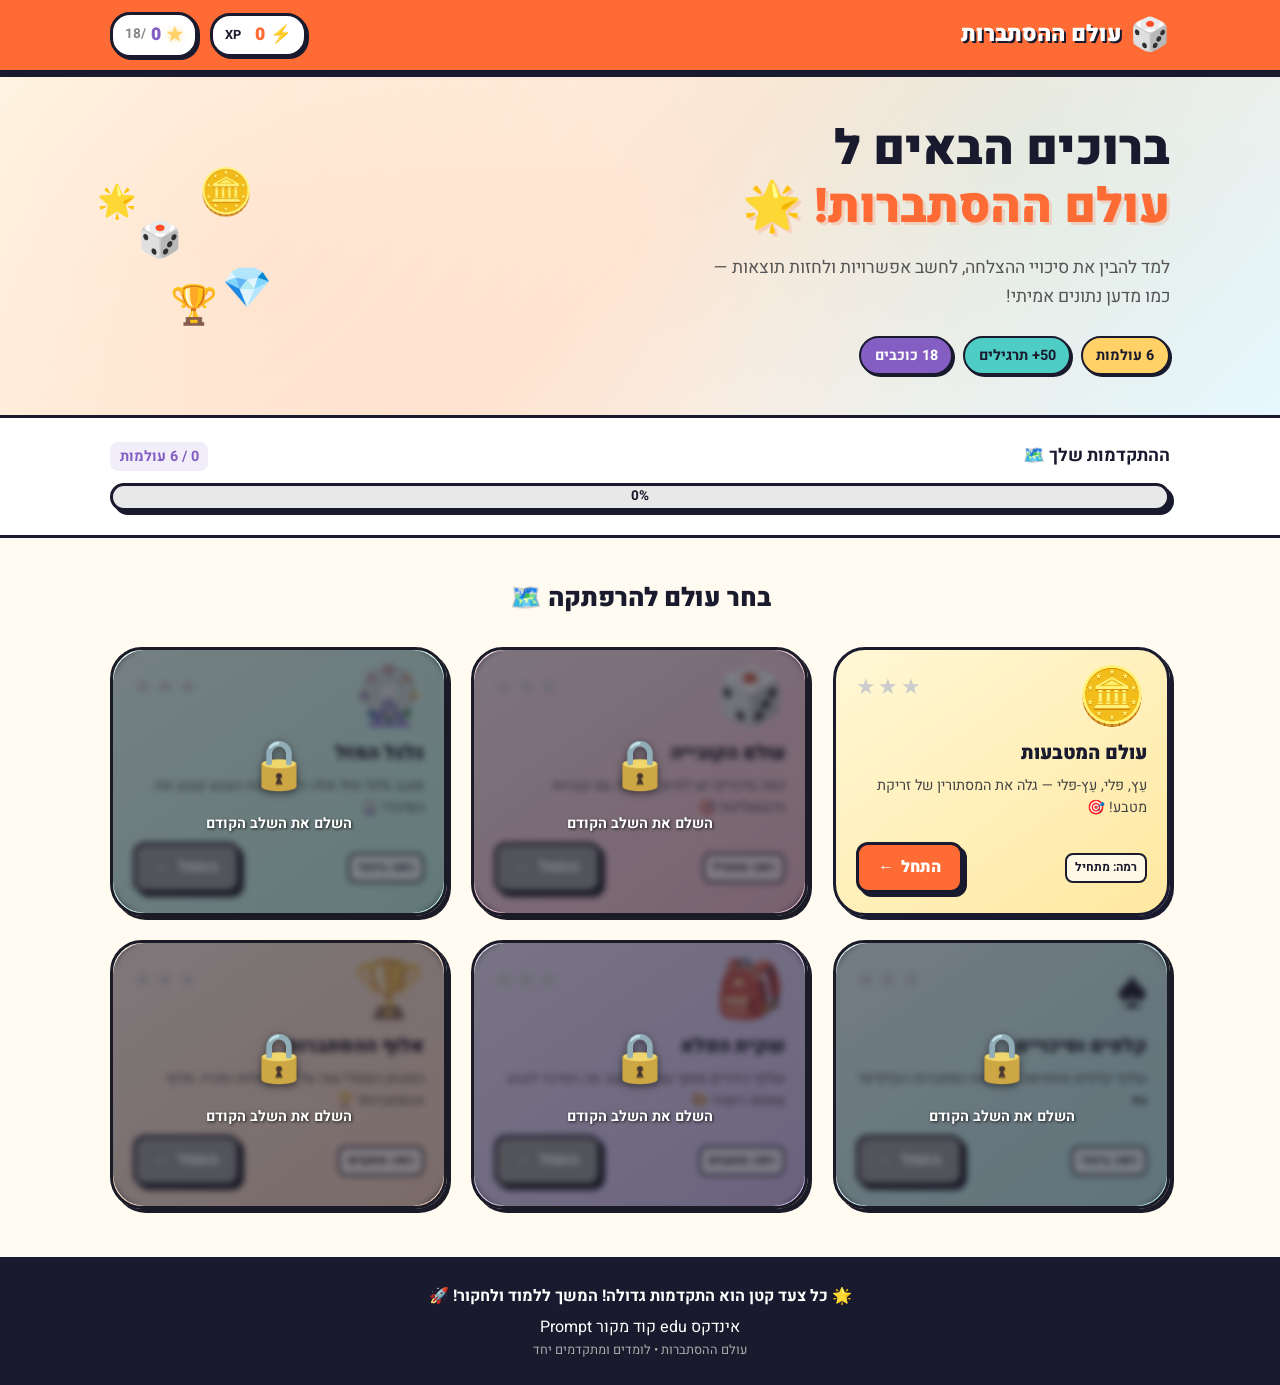
==== commit 53a217c2: "Expose edu source and prompt links in lesson" ====
--- a/index.html
+++ b/index.html
@@ -274,6 +274,11 @@
       <p class="footer-text">
         🌟 כל צעד קטן הוא התקדמות גדולה! המשך ללמוד ולחקור! 🚀
       </p>
+            <nav class="open-lesson-links" aria-label="קישורי קוד פתוח">
+        <a href="https://niryariv.github.io/edu/">אינדקס edu</a>
+        <a href="https://github.com/niryariv/edu-probability">קוד מקור</a>
+        <a href="https://github.com/niryariv/edu/blob/main/prompts/lesson-builder.md">Prompt</a>
+      </nav>
       <p class="footer-sub">עולם ההסתברות • לומדים ומתקדמים יחד</p>
     </div>
   </footer>
